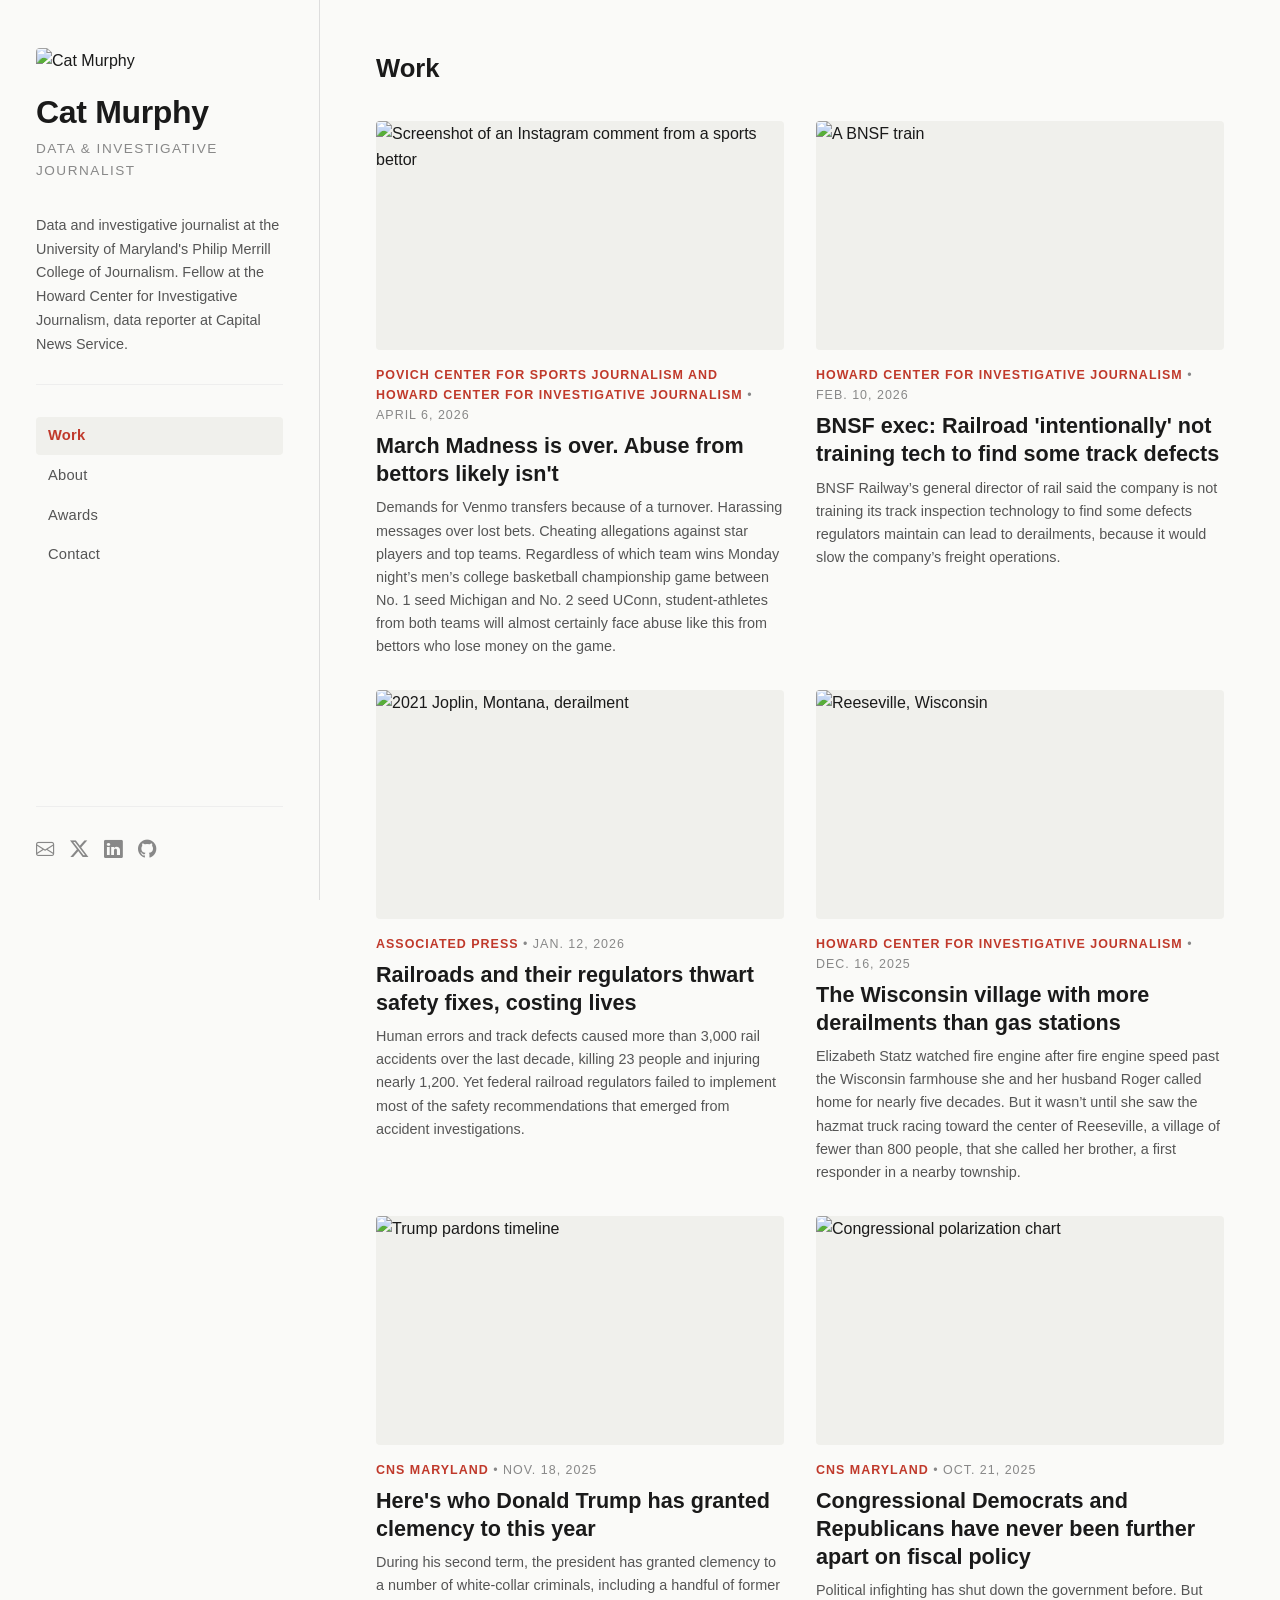
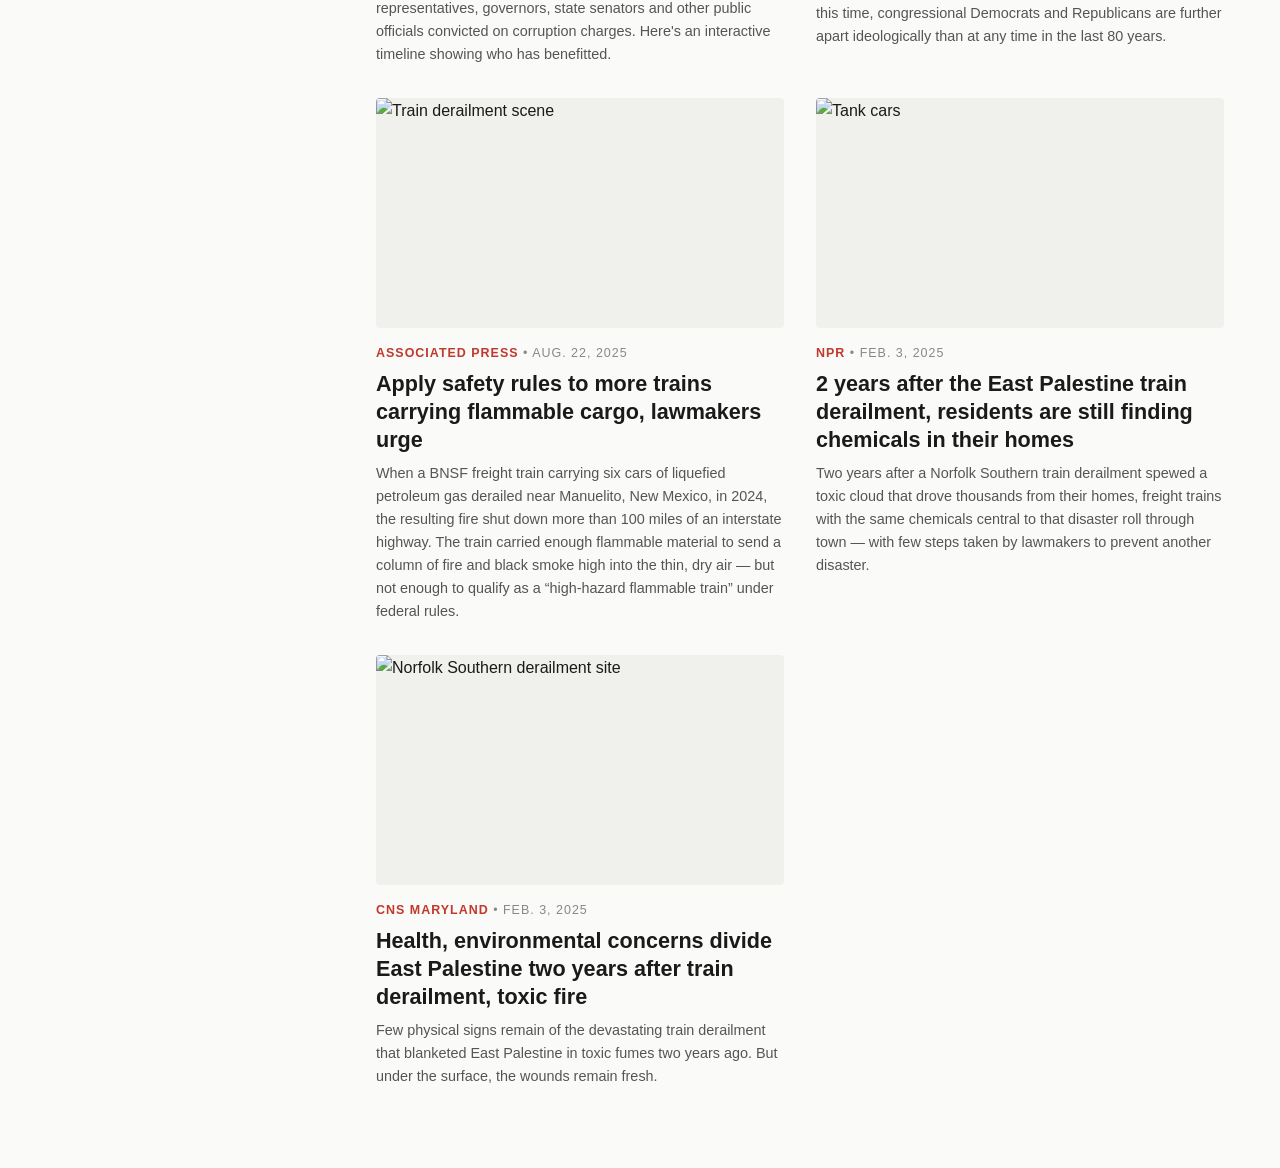
==== index.html @ ccd4b69e "fix" ====
<!doctype html>
<html lang="en">

<head>
    <meta charset="utf-8">
    <meta name="viewport" content="width=device-width, initial-scale=1">

    <title>Cat Murphy</title>
    <meta name="description" content="Cat Murphy — Data Journalist & Investigative Reporter">
    <meta name="author" content="Cat Murphy">

    <!-- Google Fonts -->
    <link rel="preconnect" href="https://fonts.googleapis.com">
    <link rel="preconnect" href="https://fonts.gstatic.com" crossorigin>
    <link href="https://fonts.googleapis.com/css2?family=Source+Serif+4:ital,opsz,wght@0,8..60,400;0,8..60,600;0,8..60,700;1,8..60,400;1,8..60,600&family=Fira+Sans+Condensed:wght@400;500;600;700&family=Fira+Sans:wght@400;500&display=swap" rel="stylesheet">

    <!-- Bootstrap Icons -->
    <link rel="stylesheet" href="https://cdn.jsdelivr.net/npm/bootstrap-icons@1.11.1/font/bootstrap-icons.css">

    <!-- Stylesheet -->
    <link rel="stylesheet" href="stylesheet.css">
</head>

<body>

    <!-- Mobile header -->
    <div class="mobile-header">
        <div class="mobile-name">Cat Murphy</div>
        <button class="mobile-menu-btn" onclick="toggleSidebar()" aria-label="Menu">
            <i class="bi bi-list"></i>
        </button>
    </div>
    <div class="mobile-overlay" onclick="toggleSidebar()"></div>

    <div class="site-wrapper">

        <!-- =================== SIDEBAR =================== -->
        <aside class="sidebar">
            <div class="sidebar-header">
                <img src="https://catelizabethmurphy.github.io/resume/images/profile.jpeg" class="sidebar-photo" alt="Cat Murphy">
                <div class="sidebar-name">Cat Murphy</div>
                <div class="sidebar-title">Data &amp; Investigative Journalist</div>
            </div>

            <p class="sidebar-bio">
                Data and investigative journalist at the University of Maryland's Philip Merrill College of Journalism. Fellow at the Howard Center for Investigative Journalism, data reporter at Capital News Service.
            </p>

            <ul class="sidebar-nav">
                <li><a href="#clips" class="active" onclick="showPage('clips', this)">Work</a></li>
                <li><a href="#about" onclick="showPage('about', this)">About</a></li>
                <li><a href="#awards" onclick="showPage('awards', this)">Awards</a></li>
                <li><a href="#contact" onclick="showPage('contact', this)">Contact</a></li>
            </ul>

            <div class="sidebar-social">
                <a href="mailto:catelizabethmurphy@gmail.com" aria-label="Email"><i class="bi bi-envelope"></i></a>
                <a href="https://x.com/IAMCATMURPHY" target="_blank" aria-label="X"><i class="bi bi-twitter-x"></i></a>
                <a href="https://www.linkedin.com/in/catelizabethmurphy/" target="_blank" aria-label="LinkedIn"><i class="bi bi-linkedin"></i></a>
                <a href="https://github.com/catelizabethmurphy" target="_blank" aria-label="GitHub"><i class="bi bi-github"></i></a>
            </div>
        </aside>

        <!-- =================== MAIN =================== -->
        <main class="main-content">

            <!-- CLIPS / HOME -->
            <section id="clips" class="page-section active">
                <h1 class="page-heading">Work</h1>
                <div id="clips-container"></div>
            </section>

            <!-- ABOUT -->
            <section id="about" class="page-section">
                <h1 class="page-heading">About</h1>

                <div class="about-content">

                    <p>Cat is a second-year master's student and investigative journalism fellow at the Philip Merrill College of Journalism at the University of Maryland. She is a driven and confident reporter dedicated to using journalism to hold those in power accountable — with coding experience and a gift for obtaining and analyzing data and public records.</p>

                    <div class="about-section-label">Experience</div>

                    <div class="experience-item">
                        <div class="exp-role">Data Viz and Graphics Intern</div>
                        <div class="exp-org">SciLine</div>
                        <div class="exp-date">June 2026 – August 2026</div>
                        <div class="exp-desc">Pitch and develop data-driven stories and visualizations for TV-focused Experts on Camera service.</div>
                    </div>

                    <div class="experience-item">
                        <div class="exp-role">Data Reporter</div>
                        <div class="exp-org">Capital News Service</div>
                        <div class="exp-date">September 2025 – present</div>
                        <div class="exp-desc">Produce data-driven reporting and graphics for student-led coverage of state and national issues. Lead data analyst for the Shirley Povich Center for Sports Journalism's enterprise reporting project.</div>
                    </div>

                    <div class="experience-item">
                        <div class="exp-role">Fellow</div>
                        <div class="exp-org">Howard Center for Investigative Journalism</div>
                        <div class="exp-date">August 2024 – present</div>
                        <div class="exp-desc">Report on long-term investigative projects using public records and data analysis. Lead writer and data reporter on nationally published investigative article on rail safety.</div>
                    </div>

                    <div class="experience-item">
                        <div class="exp-role">Digital Intern</div>
                        <div class="exp-org">NBC Connecticut</div>
                        <div class="exp-date">June 2024 – August 2024</div>
                        <div class="exp-desc">Published 80+ breaking news articles generating 700,000+ views and 400,000+ unique readers. Edited homepage, managed social accounts and posted web content and newscast packages.</div>
                    </div>

                    <div class="experience-item">
                        <div class="exp-role">News Editor</div>
                        <div class="exp-org">The Quinnipiac Chronicle</div>
                        <div class="exp-date">April 2023 – April 2024</div>
                        <div class="exp-desc">130+ bylines on topics ranging from university finances to local elections to Division I sports. Designed and edited Page 1 of publication named NENPA 2024 College Newspaper of the Year. Over a dozen individual reporting awards in state, regional and national contests.</div>
                    </div>

                    <div class="experience-item">
                        <div class="exp-role">Associate News Editor</div>
                        <div class="exp-org">The Quinnipiac Chronicle</div>
                        <div class="exp-date">October 2022 – April 2023</div>
                        <div class="exp-desc">Assisted section head in determining, assigning and writing coverage.</div>
                    </div>

                    <div class="experience-item">
                        <div class="exp-role">Reporter</div>
                        <div class="exp-org">Ability Media Group</div>
                        <div class="exp-date">February 2022 – October 2022</div>
                        <div class="exp-desc">Wrote 40+ articles covering local and national news within the disability community.</div>
                    </div>

                    <div class="about-section-label">Education</div>

                    <div class="education-item">
                        <div class="edu-degree">Master of Journalism</div>
                        <div class="edu-school">Philip Merrill College of Journalism, University of Maryland</div>
                        <div class="edu-date">August 2024 – December 2026</div>
                    </div>

                    <div class="education-item">
                        <div class="edu-degree">Bachelor of Arts, Journalism</div>
                        <div class="edu-school">Quinnipiac University</div>
                        <div class="edu-date">August 2021 – May 2024</div>
                    </div>

                    <div class="about-section-label">Skills</div>

                    <div class="skills-grid">
                        <span class="skill-tag">Python</span>
                        <span class="skill-tag">R</span>
                        <span class="skill-tag">HTML/CSS/JS</span>
                        <span class="skill-tag">Adobe Illustrator</span>
                        <span class="skill-tag">Flourish</span>
                        <span class="skill-tag">QGIS</span>
                        <span class="skill-tag">Data Journalism</span>
                        <span class="skill-tag">Public Records Requests</span>
                        <span class="skill-tag">Investigative Reporting</span>
                        <span class="skill-tag">AP Style</span>
                    </div>
                </div>
            </section>

            <!-- AWARDS -->
            <section id="awards" class="page-section">
                <h1 class="page-heading">Awards &amp; Recognition</h1>

                <div class="award-entry">
                    <div class="award-name">Mark of Excellence Award for Best Use of Multimedia</div>
                    <div class="award-org">Society of Professional Journalists</div>
                    <div class="award-date">2026</div>
                </div>

                <div class="award-entry">
                    <div class="award-name">Top College Journalist</div>
                    <div class="award-org">New England Newspaper &amp; Press Association</div>
                    <div class="award-date">2025</div>
                </div>

                <div class="award-entry">
                    <div class="award-name">First Place, News Story</div>
                    <div class="award-org">New England Newspaper &amp; Press Association</div>
                    <div class="award-date">2025</div>
                    <div class="award-desc">For <a href="https://quchronicle.com/85766/featured/quinnipiac-hedge-funds-cayman-islands/" target="_blank">"Quinnipiac's $48M hedge fund portfolio"</a></div>
                </div>

                <div class="award-entry">
                    <div class="award-name">Outstanding Achievement in Journalism Award</div>
                    <div class="award-org">Quinnipiac University School of Communications</div>
                    <div class="award-date">2024</div>
                </div>

                <div class="award-entry">
                    <div class="award-name">First Place, General Reporting</div>
                    <div class="award-org">Connecticut Society of Professional Journalists</div>
                    <div class="award-date">2024</div>
                    <div class="award-desc">For <a href="https://quchronicle.com/85766/featured/quinnipiac-hedge-funds-cayman-islands/" target="_blank">"Quinnipiac's $48M hedge fund portfolio"</a></div>
                </div>

                <div class="award-entry">
                    <div class="award-name">First Place, In-depth Reporting</div>
                    <div class="award-org">New England Newspaper &amp; Press Association</div>
                    <div class="award-date">2024</div>
                </div>

                <div class="award-entry">
                    <div class="award-name">Second Place, Investigative Reporting on Intercollegiate Athletics</div>
                    <div class="award-org">Drake Group</div>
                    <div class="award-date">2024</div>
                    <div class="award-desc">For <a href="https://quchronicle.com/85524/news/accusations-behind-quinnipiac-womens-lacrosse-coach-sudden-exit/" target="_blank">"What happened to TK?"</a></div>
                </div>

                <div class="award-entry">
                    <div class="award-name">First Place, Sports News Story</div>
                    <div class="award-org">Connecticut Society of Professional Journalists</div>
                    <div class="award-date">2024</div>
                    <div class="award-desc">For <a href="https://quchronicle.com/85524/news/accusations-behind-quinnipiac-womens-lacrosse-coach-sudden-exit/" target="_blank">"What happened to TK?"</a></div>
                </div>

            </section>

            <!-- CONTACT -->
            <section id="contact" class="page-section">
                <h1 class="page-heading">Contact</h1>

                <div class="contact-links">
                    <div class="contact-link-item">
                        <i class="bi bi-envelope"></i>
                        <a href="mailto:catelizabethmurphy@gmail.com">catelizabethmurphy@gmail.com</a>
                    </div>
                    <div class="contact-link-item">
                        <i class="bi bi-twitter-x"></i>
                        <a href="https://x.com/IAMCATMURPHY" target="_blank">@IAMCATMURPHY</a>
                    </div>
                    <div class="contact-link-item">
                        <i class="bi bi-linkedin"></i>
                        <a href="https://www.linkedin.com/in/catelizabethmurphy/" target="_blank">catelizabethmurphy</a>
                    </div>
                    <div class="contact-link-item">
                        <i class="bi bi-github"></i>
                        <a href="https://github.com/catelizabethmurphy" target="_blank">catelizabethmurphy</a>
                    </div>
                </div>
            </section>

        </main>
    </div>

    <script src="script.js"></script>

</body>
</html>
---- stylesheet.css ----
:root {
    --color-bg: #fafaf8;
    --color-sidebar-bg: #fafaf8;
    --color-text: #1a1a1a;
    --color-text-secondary: #555;
    --color-text-tertiary: #888;
    --color-accent: #c0392b;
    --color-border: #ddd;
    --color-border-light: #eee;
    --color-card-bg: #fff;
    --color-tag-bg: #f0f0ec;
    --font-display: 'PT Sans', sans-serif;
    --font-sans: 'PT Sans', sans-serif;
    --font-body: 'PT Sans', sans-serif;
    --sidebar-width: 320px;
}

*, *::before, *::after {
    box-sizing: border-box;
    margin: 0;
    padding: 0;
}

html {
    font-size: 16px;
    scroll-behavior: smooth;
}

body {
    font-family: var(--font-body);
    color: var(--color-text);
    background: var(--color-bg);
    line-height: 1.6;
    -webkit-font-smoothing: antialiased;
}

a {
    color: var(--color-text);
    text-decoration: none;
    transition: color 0.2s ease;
}

a:hover {
    color: var(--color-accent);
}

/* ===================== LAYOUT ===================== */
.site-wrapper {
    display: flex;
    min-height: 100vh;
}

/* ===================== SIDEBAR ===================== */
.sidebar {
    position: fixed;
    top: 0;
    left: 0;
    width: var(--sidebar-width);
    height: 100vh;
    background: var(--color-sidebar-bg);
    border-right: 1px solid var(--color-border);
    display: flex;
    flex-direction: column;
    padding: 48px 36px 36px;
    overflow: hidden;
    z-index: 100;
}

.sidebar-header {
    margin-bottom: 32px;
}

.sidebar-photo {
    width: 100%;
    aspect-ratio: 1;
    object-fit: cover;
    border-radius: 4px;
    margin-bottom: 20px;
}

.sidebar-name {
    font-family: var(--font-display);
    font-size: 2rem;
    font-weight: 700;
    line-height: 1.15;
    letter-spacing: -0.01em;
    color: var(--color-text);
    margin-bottom: 8px;
}

.sidebar-title {
    font-family: var(--font-sans);
    font-size: 0.85rem;
    font-weight: 500;
    text-transform: uppercase;
    letter-spacing: 1.5px;
    color: var(--color-text-tertiary);
}

.sidebar-bio {
    font-family: var(--font-body);
    font-size: 0.9rem;
    line-height: 1.65;
    color: var(--color-text-secondary);
    margin-bottom: 32px;
    padding-bottom: 28px;
    border-bottom: 1px solid var(--color-border-light);
}

.sidebar-nav {
    list-style: none;
    flex: 1;
}

.sidebar-nav li {
    margin-bottom: 2px;
}

.sidebar-nav a {
    display: block;
    font-family: var(--font-sans);
    font-size: 0.92rem;
    font-weight: 500;
    color: var(--color-text-secondary);
    padding: 7px 12px;
    border-radius: 4px;
    transition: all 0.15s ease;
    letter-spacing: 0.2px;
}

.sidebar-nav a:hover,
.sidebar-nav a.active {
    color: var(--color-text);
    background: var(--color-tag-bg);
}

.sidebar-nav a.active {
    font-weight: 600;
    color: var(--color-accent);
}

.sidebar-social {
    display: flex;
    gap: 16px;
    padding-top: 28px;
    border-top: 1px solid var(--color-border-light);
    margin-top: 28px;
}

.sidebar-social a {
    font-size: 1.15rem;
    color: var(--color-text-tertiary);
    transition: color 0.2s ease;
}

.sidebar-social a:hover {
    color: var(--color-accent);
}

/* ===================== MAIN CONTENT ===================== */
.main-content {
    margin-left: var(--sidebar-width);
    flex: 1;
    min-height: 100vh;
}

.page-section {
    display: none;
    padding: 48px 56px 80px;
    max-width: 1200px;
    animation: fadeIn 0.3s ease;
}

.page-section.active {
    display: block;
}

@keyframes fadeIn {
    from { opacity: 0; transform: translateY(8px); }
    to { opacity: 1; transform: translateY(0); }
}

/* ===================== CLIPS PAGE (HOME) ===================== */
.page-heading {
    font-family: var(--font-display);
    font-size: 1.6rem;
    font-weight: 700;
    margin-bottom: 32px;
    color: var(--color-text);
}

#clips-container {
    display: grid;
    grid-template-columns: 1fr 1fr;
    gap: 32px;
}

.clip-card {
    display: flex;
    flex-direction: column;
    text-decoration: none;
    color: var(--color-text);
    transition: none;
}

.clip-card:hover {
    color: var(--color-text);
}

.clip-card:hover .clip-headline {
    color: var(--color-accent);
}

.clip-card:hover .clip-card-thumb img {
    transform: scale(1.02);
}

.clip-card-thumb {
    width: 100%;
    aspect-ratio: 16 / 9;
    border-radius: 4px;
    overflow: hidden;
    background: var(--color-tag-bg);
    margin-bottom: 16px;
}

.clip-card-thumb img {
    width: 100%;
    height: 100%;
    object-fit: cover;
    display: block;
    transition: transform 0.3s ease;
}

.clip-card-body {
    display: flex;
    flex-direction: column;
    gap: 6px;
}

.clip-meta {
    font-family: var(--font-sans);
    font-size: 0.78rem;
    font-weight: 600;
    text-transform: uppercase;
    letter-spacing: 1px;
    color: var(--color-accent);
}

.clip-meta .clip-date {
    color: var(--color-text-tertiary);
    font-weight: 400;
}

.clip-headline {
    font-family: var(--font-display);
    font-size: 1.35rem;
    font-weight: 700;
    line-height: 1.3;
    transition: color 0.15s ease;
}

.clip-deck {
    font-family: var(--font-body);
    font-size: 0.9rem;
    line-height: 1.6;
    color: var(--color-text-secondary);
    margin-top: 2px;
}

/* ===================== ABOUT PAGE ===================== */
.about-content {
    max-width: 640px;
}

.about-photo {
    width: 100%;
    max-width: 480px;
    border-radius: 4px;
    margin-bottom: 32px;
}

.about-content p {
    font-family: var(--font-body);
    font-size: 0.95rem;
    line-height: 1.75;
    color: var(--color-text-secondary);
    margin-bottom: 16px;
}

.about-section-label {
    font-family: var(--font-sans);
    font-size: 0.78rem;
    font-weight: 700;
    text-transform: uppercase;
    letter-spacing: 1.5px;
    color: var(--color-text-tertiary);
    margin-top: 40px;
    margin-bottom: 16px;
    padding-bottom: 8px;
    border-bottom: 2px solid var(--color-border-light);
}

.experience-item {
    margin-bottom: 24px;
}

.experience-item .exp-role {
    font-family: var(--font-sans);
    font-size: 1rem;
    font-weight: 600;
    color: var(--color-text);
}

.experience-item .exp-org {
    font-family: var(--font-body);
    font-size: 0.9rem;
    color: var(--color-text-secondary);
}

.experience-item .exp-date {
    font-family: var(--font-body);
    font-size: 0.82rem;
    color: var(--color-text-tertiary);
    font-style: italic;
}

.experience-item .exp-desc {
    font-family: var(--font-body);
    font-size: 0.88rem;
    line-height: 1.65;
    color: var(--color-text-secondary);
    margin-top: 4px;
}

.skills-grid {
    display: flex;
    flex-wrap: wrap;
    gap: 8px;
    margin-top: 4px;
}

.skill-tag {
    font-family: var(--font-sans);
    font-size: 0.8rem;
    font-weight: 500;
    background: var(--color-tag-bg);
    color: var(--color-text-secondary);
    padding: 5px 14px;
    border-radius: 3px;
}

.education-item {
    margin-bottom: 16px;
}

.education-item .edu-degree {
    font-family: var(--font-sans);
    font-size: 1rem;
    font-weight: 600;
    color: var(--color-text);
}

.education-item .edu-school {
    font-family: var(--font-body);
    font-size: 0.9rem;
    color: var(--color-text-secondary);
}

.education-item .edu-date {
    font-family: var(--font-body);
    font-size: 0.82rem;
    color: var(--color-text-tertiary);
    font-style: italic;
}

/* ===================== AWARDS PAGE ===================== */
.award-entry {
    padding: 20px 0;
    border-bottom: 1px solid var(--color-border-light);
}

.award-entry:last-child {
    border-bottom: none;
}

.award-name {
    font-family: var(--font-sans);
    font-size: 1rem;
    font-weight: 600;
    color: var(--color-text);
    margin-bottom: 2px;
}

.award-org {
    font-family: var(--font-body);
    font-size: 0.88rem;
    color: var(--color-text-secondary);
}

.award-date {
    font-family: var(--font-body);
    font-size: 0.82rem;
    color: var(--color-text-tertiary);
    font-style: italic;
}

.award-desc {
    font-family: var(--font-body);
    font-size: 0.88rem;
    color: var(--color-text-secondary);
    margin-top: 6px;
    line-height: 1.6;
}

.award-quote {
    font-family: var(--font-display);
    font-size: 0.95rem;
    font-style: italic;
    color: var(--color-text-secondary);
    line-height: 1.65;
    border-left: 3px solid var(--color-accent);
    padding-left: 20px;
    margin: 16px 0 8px;
}

.award-quote-attr {
    font-family: var(--font-sans);
    font-size: 0.78rem;
    color: var(--color-text-tertiary);
    margin-top: 6px;
    padding-left: 23px;
}

/* ===================== FEATURED STORIES PAGE ===================== */
.featured-entry {
    padding: 32px 0;
    border-bottom: 1px solid var(--color-border-light);
}

.featured-entry:last-child {
    border-bottom: none;
}

.featured-story-headline {
    font-family: var(--font-display);
    font-size: 1.35rem;
    font-weight: 700;
    line-height: 1.3;
    margin-bottom: 8px;
}

.featured-story-headline a:hover {
    color: var(--color-accent);
}

.featured-story-deck {
    font-family: var(--font-body);
    font-size: 0.92rem;
    line-height: 1.65;
    color: var(--color-text-secondary);
    margin-bottom: 16px;
}

.featured-award-list {
    display: flex;
    flex-direction: column;
    gap: 8px;
    margin-top: 12px;
}

.featured-award-tag {
    display: inline-flex;
    align-items: baseline;
    gap: 8px;
    font-family: var(--font-sans);
    font-size: 0.8rem;
    color: var(--color-text-secondary);
}

.featured-award-tag .award-icon {
    color: var(--color-accent);
    font-weight: 600;
}

/* ===================== CONTACT PAGE ===================== */
.contact-links {
    display: flex;
    flex-direction: column;
    gap: 16px;
    margin-top: 8px;
}

.contact-link-item {
    display: flex;
    align-items: center;
    gap: 12px;
    font-family: var(--font-body);
    font-size: 0.95rem;
    color: var(--color-text-secondary);
}

.contact-link-item i {
    font-size: 1.1rem;
    color: var(--color-text-tertiary);
    width: 24px;
    text-align: center;
}

.contact-link-item a:hover {
    color: var(--color-accent);
}

/* ===================== MOBILE ===================== */
.mobile-header {
    display: none;
}

@media (max-width: 900px) {
    .sidebar {
        position: fixed;
        top: 0;
        left: -100%;
        width: 280px;
        height: 100vh;
        transition: left 0.3s ease;
        z-index: 1000;
        background: var(--color-bg);
        box-shadow: 2px 0 20px rgba(0,0,0,0.1);
    }

    .sidebar.open {
        left: 0;
    }

    .mobile-header {
        display: flex;
        align-items: center;
        justify-content: space-between;
        padding: 16px 20px;
        border-bottom: 1px solid var(--color-border);
        position: sticky;
        top: 0;
        background: var(--color-bg);
        z-index: 500;
    }

    .mobile-name {
        font-family: var(--font-display);
        font-size: 1.2rem;
        font-weight: 700;
    }

    .mobile-menu-btn {
        background: none;
        border: none;
        font-size: 1.4rem;
        cursor: pointer;
        color: var(--color-text);
        padding: 4px;
    }

    .mobile-overlay {
        display: none;
        position: fixed;
        inset: 0;
        background: rgba(0,0,0,0.3);
        z-index: 999;
    }

    .mobile-overlay.visible {
        display: block;
    }

    .main-content {
        margin-left: 0;
    }

    .page-section {
        padding: 28px 20px 60px;
    }

    #clips-container {
        grid-template-columns: 1fr;
        gap: 24px;
    }

    .clip-headline {
        font-size: 1.15rem;
    }
}

@media (min-width: 901px) {
    .mobile-header, .mobile-overlay {
        display: none !important;
    }
}
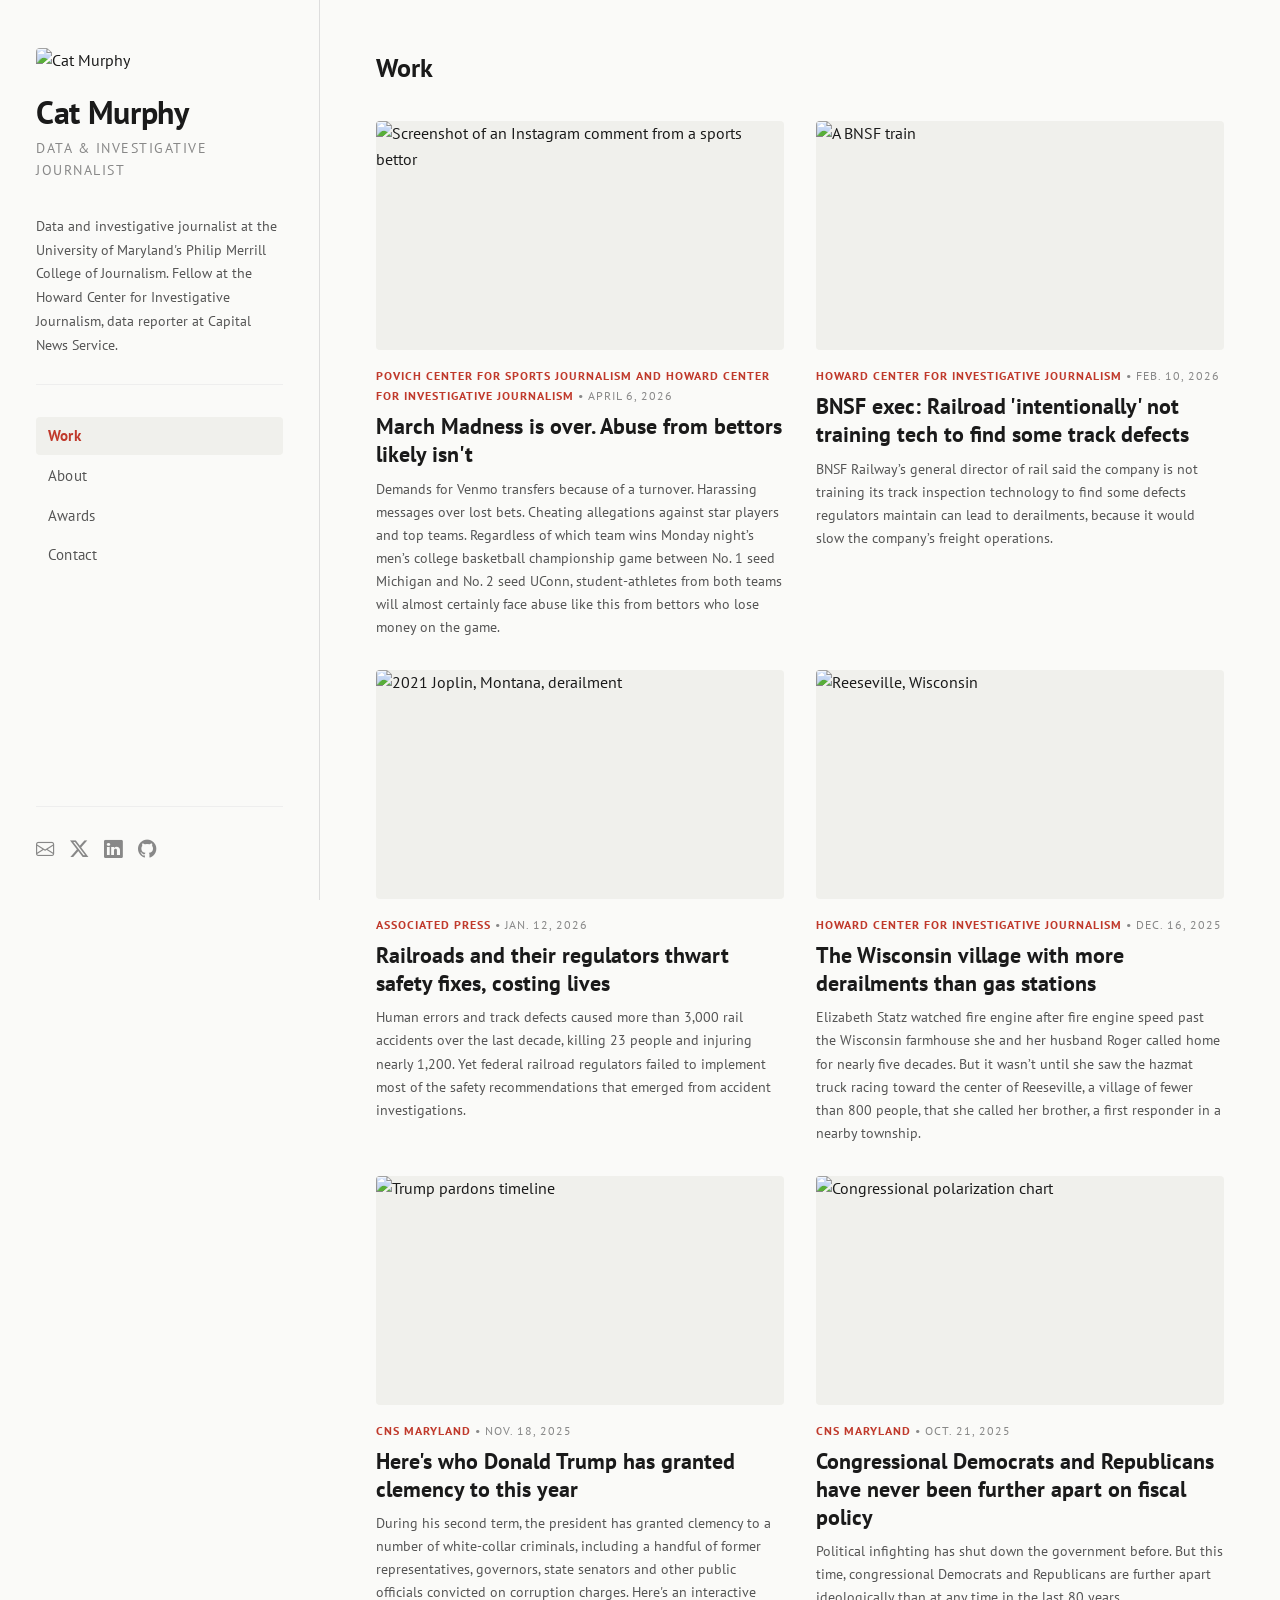
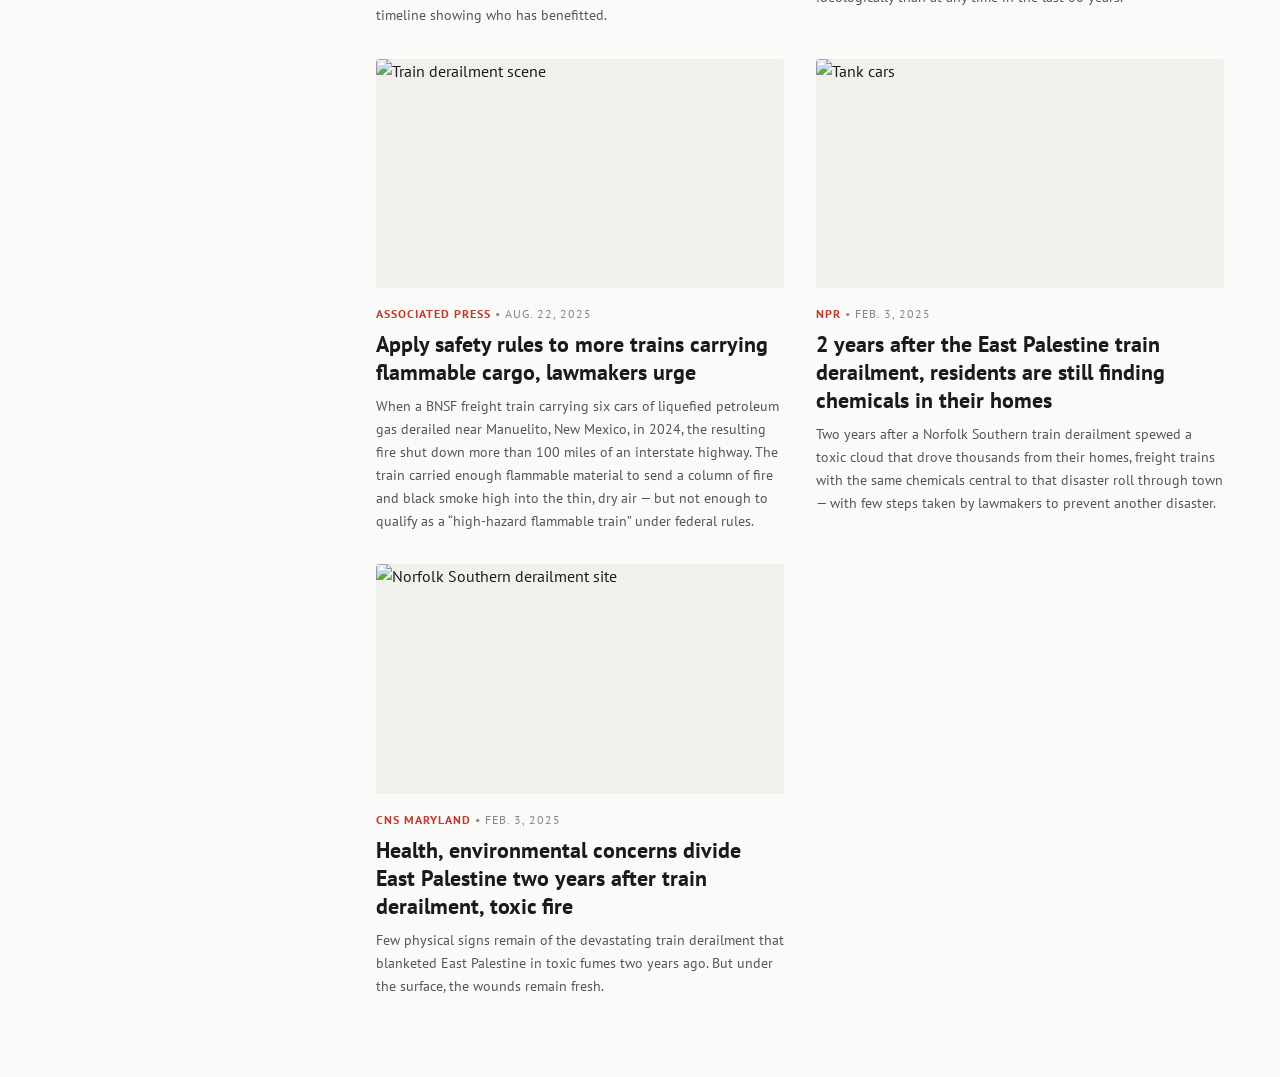
==== commit be861173: "update" ====
--- a/index.html
+++ b/index.html
@@ -12,8 +12,8 @@
     <!-- Google Fonts -->
     <link rel="preconnect" href="https://fonts.googleapis.com">
     <link rel="preconnect" href="https://fonts.gstatic.com" crossorigin>
-    <link href="https://fonts.googleapis.com/css2?family=Source+Serif+4:ital,opsz,wght@0,8..60,400;0,8..60,600;0,8..60,700;1,8..60,400;1,8..60,600&family=Fira+Sans+Condensed:wght@400;500;600;700&family=Fira+Sans:wght@400;500&display=swap" rel="stylesheet">
-
+    <link href="https://fonts.googleapis.com/css2?family=PT+Sans+Caption:wght@400;700&family=PT+Sans:ital,wght@0,400;0,700;1,400;1,700&display=swap" rel="stylesheet">
+    
     <!-- Bootstrap Icons -->
     <link rel="stylesheet" href="https://cdn.jsdelivr.net/npm/bootstrap-icons@1.11.1/font/bootstrap-icons.css">
 
--- a/stylesheet.css
+++ b/stylesheet.css
@@ -62,7 +62,7 @@
     display: flex;
     flex-direction: column;
     padding: 48px 36px 36px;
-    overflow: hidden;
+    overflow-y: auto;
     z-index: 100;
 }
 
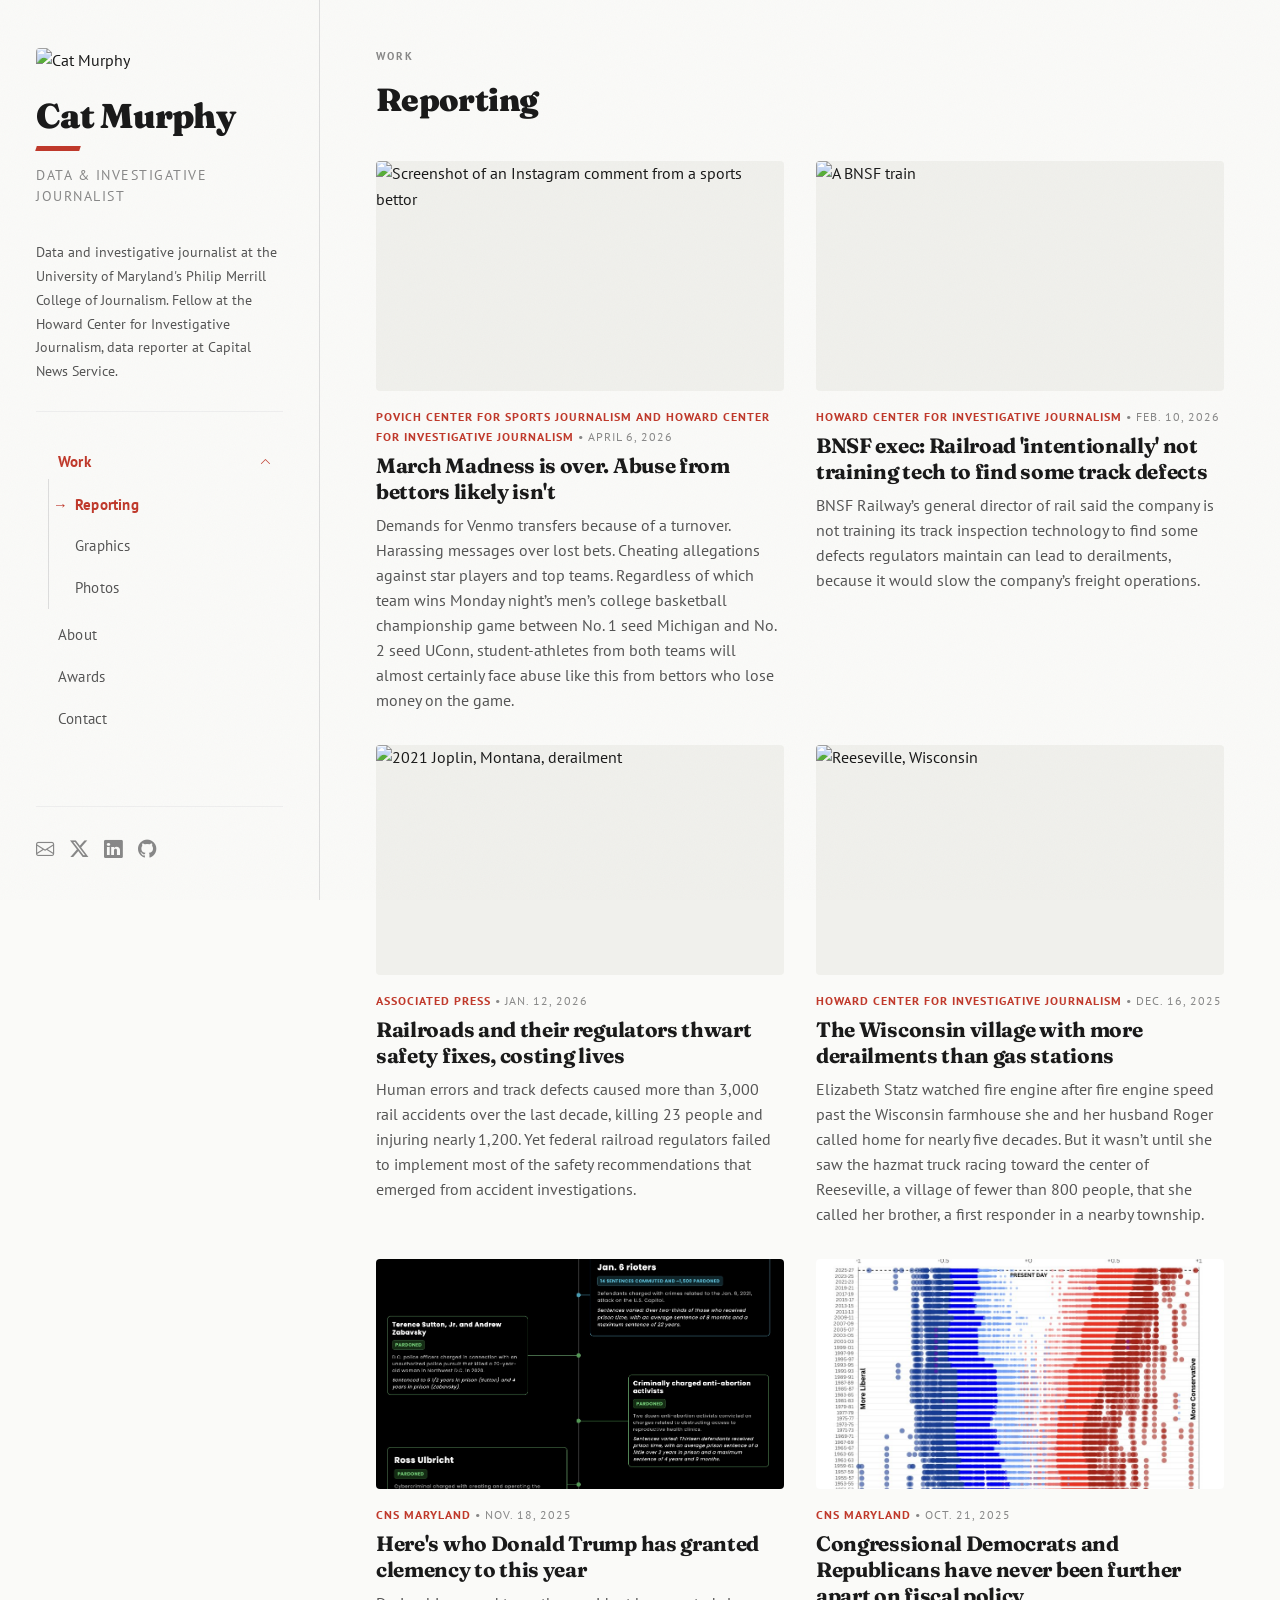
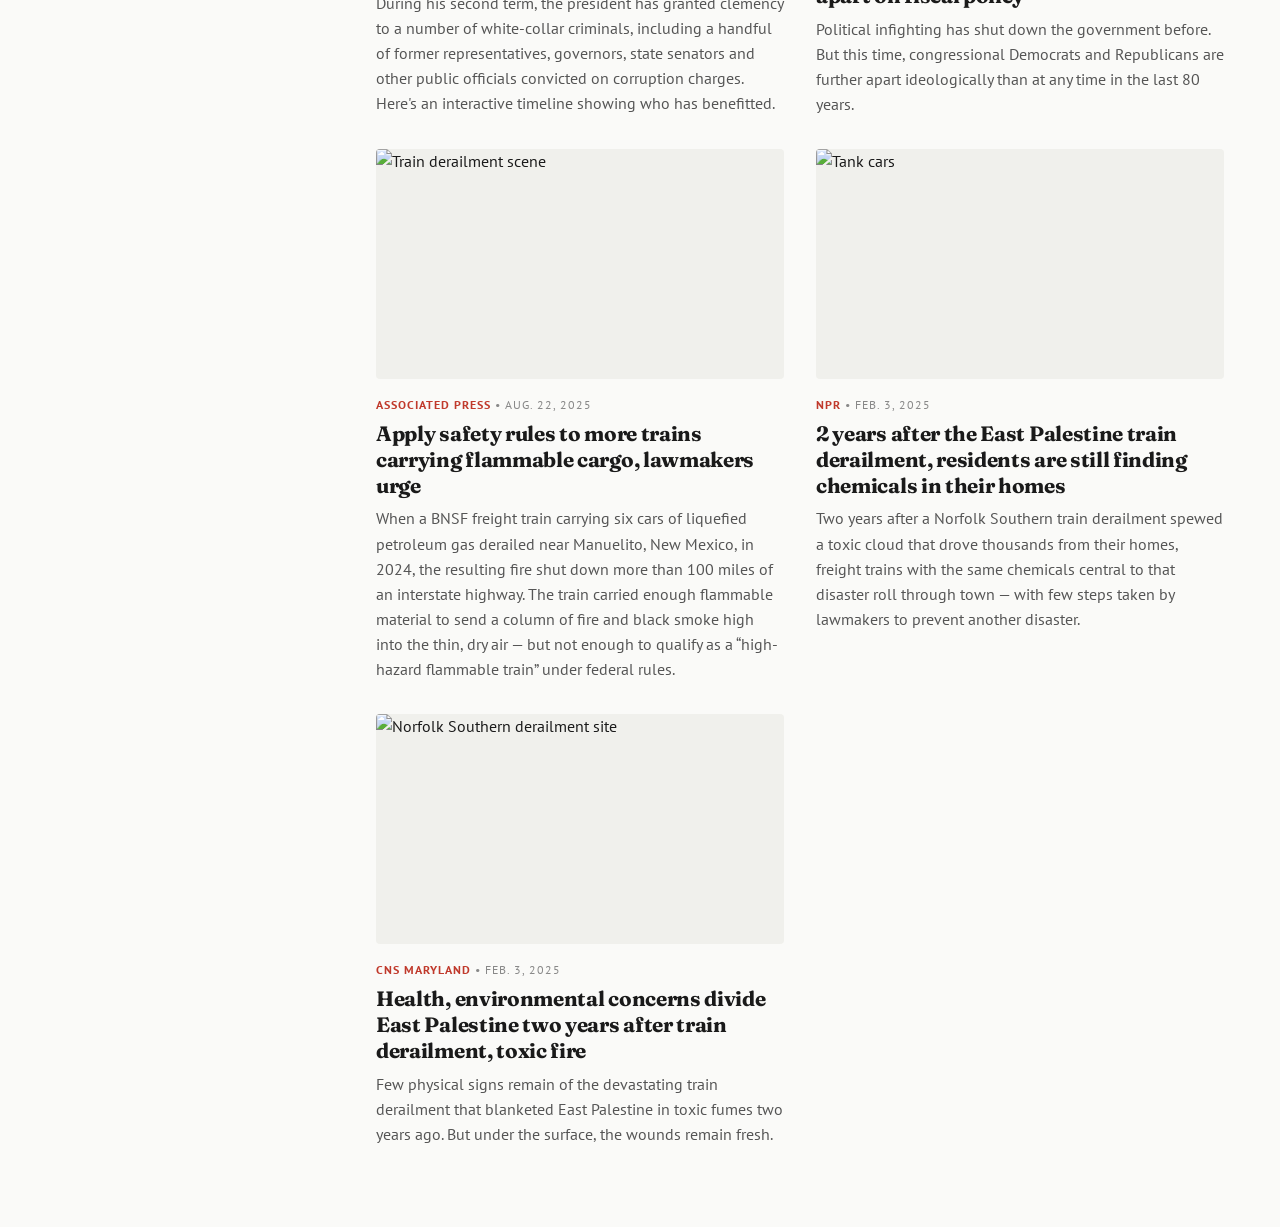
==== commit f3ab3e62: "update" ====
--- a/index.html
+++ b/index.html
@@ -12,7 +12,7 @@
     <!-- Google Fonts -->
     <link rel="preconnect" href="https://fonts.googleapis.com">
     <link rel="preconnect" href="https://fonts.gstatic.com" crossorigin>
-    <link href="https://fonts.googleapis.com/css2?family=PT+Sans+Caption:wght@400;700&family=PT+Sans:ital,wght@0,400;0,700;1,400;1,700&display=swap" rel="stylesheet">
+    <link href="https://fonts.googleapis.com/css2?family=Fraunces:ital,opsz,wght@0,9..144,400;0,9..144,600;0,9..144,700;0,9..144,900;1,9..144,400&family=PT+Sans+Caption:wght@400;700&family=PT+Sans:ital,wght@0,400;0,700;1,400;1,700&display=swap" rel="stylesheet">
     
     <!-- Bootstrap Icons -->
     <link rel="stylesheet" href="https://cdn.jsdelivr.net/npm/bootstrap-icons@1.11.1/font/bootstrap-icons.css">
@@ -37,7 +37,7 @@
         <!-- =================== SIDEBAR =================== -->
         <aside class="sidebar">
             <div class="sidebar-header">
-                <img src="https://catelizabethmurphy.github.io/resume/images/profile.jpeg" class="sidebar-photo" alt="Cat Murphy">
+                <img src="images/profile.jpeg" class="sidebar-photo" alt="Cat Murphy">
                 <div class="sidebar-name">Cat Murphy</div>
                 <div class="sidebar-title">Data &amp; Investigative Journalist</div>
             </div>
@@ -46,12 +46,25 @@
                 Data and investigative journalist at the University of Maryland's Philip Merrill College of Journalism. Fellow at the Howard Center for Investigative Journalism, data reporter at Capital News Service.
             </p>
 
-            <ul class="sidebar-nav">
-                <li><a href="#clips" class="active" onclick="showPage('clips', this)">Work</a></li>
-                <li><a href="#about" onclick="showPage('about', this)">About</a></li>
-                <li><a href="#awards" onclick="showPage('awards', this)">Awards</a></li>
-                <li><a href="#contact" onclick="showPage('contact', this)">Contact</a></li>
-            </ul>
+            <nav class="sidebar-nav">
+                <div class="nav-group open current" id="nav-work">
+                    <button class="nav-group-label" type="button" onclick="toggleWork()"
+                            aria-expanded="true" aria-controls="nav-work-sub">
+                        <span>Work</span>
+                        <i class="bi bi-chevron-down"></i>
+                    </button>
+                    <ul class="nav-sub" id="nav-work-sub">
+                        <li><a href="#reporting" class="active" onclick="showPage('reporting', this)">Reporting</a></li>
+                        <li><a href="#graphics" onclick="showPage('graphics', this)">Graphics</a></li>
+                        <li><a href="#photos" onclick="showPage('photos', this)">Photos</a></li>
+                    </ul>
+                </div>
+                <ul class="nav-top">
+                    <li><a href="#about" onclick="showPage('about', this)">About</a></li>
+                    <li><a href="#awards" onclick="showPage('awards', this)">Awards</a></li>
+                    <li><a href="#contact" onclick="showPage('contact', this)">Contact</a></li>
+                </ul>
+            </nav>
 
             <div class="sidebar-social">
                 <a href="mailto:catelizabethmurphy@gmail.com" aria-label="Email"><i class="bi bi-envelope"></i></a>
@@ -64,16 +77,32 @@
         <!-- =================== MAIN =================== -->
         <main class="main-content">
 
-            <!-- CLIPS / HOME -->
-            <section id="clips" class="page-section active">
-                <h1 class="page-heading">Work</h1>
+            <!-- WORK — REPORTING -->
+            <section id="reporting" class="page-section active">
+                <div class="section-kicker">Work</div>
+                <h1 class="page-heading">Reporting</h1>
                 <div id="clips-container"></div>
+                <div id="clips-detail" class="graphics-detail" hidden></div>
+            </section>
+
+            <!-- WORK — GRAPHICS -->
+            <section id="graphics" class="page-section">
+                <div class="section-kicker">Work</div>
+                <h1 class="page-heading">Graphics</h1>
+                <div id="graphics-container"></div>
+                <div id="graphics-detail" class="graphics-detail" hidden></div>
+            </section>
+
+            <!-- WORK — PHOTOS -->
+            <section id="photos" class="page-section">
+                <div class="section-kicker">Work</div>
+                <h1 class="page-heading">Photos</h1>
+                <div id="photos-container"></div>
             </section>
 
             <!-- ABOUT -->
             <section id="about" class="page-section">
                 <h1 class="page-heading">About</h1>
-
                 <div class="about-content">
 
                     <p>Cat is a second-year master's student and investigative journalism fellow at the Philip Merrill College of Journalism at the University of Maryland. She is a driven and confident reporter dedicated to using journalism to hold those in power accountable — with coding experience and a gift for obtaining and analyzing data and public records.</p>
@@ -145,19 +174,18 @@
 
                     <div class="about-section-label">Skills</div>
 
-                    <div class="skills-grid">
-                        <span class="skill-tag">Python</span>
-                        <span class="skill-tag">R</span>
-                        <span class="skill-tag">HTML/CSS/JS</span>
-                        <span class="skill-tag">Adobe Illustrator</span>
-                        <span class="skill-tag">Flourish</span>
-                        <span class="skill-tag">QGIS</span>
-                        <span class="skill-tag">Data Journalism</span>
-                        <span class="skill-tag">Public Records Requests</span>
-                        <span class="skill-tag">Investigative Reporting</span>
-                        <span class="skill-tag">AP Style</span>
-                    </div>
-                </div>
+                    <dl class="skills-list">
+                        <dt>Code</dt>
+                        <dd>Python, R, HTML/CSS/JavaScript</dd>
+
+                        <dt>Visual</dt>
+                        <dd>Adobe Illustrator, Flourish, QGIS</dd>
+
+                        <dt>Reporting</dt>
+                        <dd>Data journalism, public records requests, investigative reporting, AP style</dd>
+                    </dl>
+                </div>
+
             </section>
 
             <!-- AWARDS -->
@@ -240,11 +268,32 @@
                         <a href="https://github.com/catelizabethmurphy" target="_blank">catelizabethmurphy</a>
                     </div>
                 </div>
+
+                <div class="contact-photos">
+                    <div id="cat-container"></div>
+                </div>
             </section>
 
         </main>
     </div>
 
+    <!-- Photo lightbox -->
+    <div class="lightbox" id="lightbox" hidden>
+        <button class="lightbox-close" type="button" onclick="closeLightbox()" aria-label="Close">
+            <i class="bi bi-x-lg"></i>
+        </button>
+        <button class="lightbox-nav lightbox-prev" type="button" onclick="stepLightbox(-1)" aria-label="Previous">
+            <i class="bi bi-chevron-left"></i>
+        </button>
+        <figure class="lightbox-figure">
+            <img id="lightbox-img" src="" alt="">
+            <figcaption id="lightbox-cap"></figcaption>
+        </figure>
+        <button class="lightbox-nav lightbox-next" type="button" onclick="stepLightbox(1)" aria-label="Next">
+            <i class="bi bi-chevron-right"></i>
+        </button>
+    </div>
+
     <script src="script.js"></script>
 
 </body>
--- a/stylesheet.css
+++ b/stylesheet.css
@@ -9,10 +9,47 @@
     --color-border-light: #eee;
     --color-card-bg: #fff;
     --color-tag-bg: #f0f0ec;
-    --font-display: 'PT Sans', sans-serif;
+
+    /* Accent system */
+    --color-accent-soft: #f7e6e3;
+    --color-highlight: #f2c14e;
+    --color-ink: #16263a;
+
+    --font-display: 'Fraunces', Georgia, serif;
     --font-sans: 'PT Sans', sans-serif;
     --font-body: 'PT Sans', sans-serif;
     --sidebar-width: 320px;
+    --ease-out: cubic-bezier(0.22, 1, 0.36, 1);
+}
+
+::selection {
+    background: var(--color-highlight);
+    color: var(--color-text);
+}
+
+:focus-visible {
+    outline: 2px solid var(--color-accent);
+    outline-offset: 3px;
+    border-radius: 3px;
+}
+
+/* Faint paper grain — keeps the flat cream from feeling like a template */
+body::before {
+    content: '';
+    position: fixed;
+    inset: 0;
+    z-index: 9999;
+    pointer-events: none;
+    opacity: 0.035;
+    mix-blend-mode: multiply;
+    background-image: url("data:image/svg+xml,%3Csvg xmlns='http://www.w3.org/2000/svg' width='180' height='180'%3E%3Cfilter id='n'%3E%3CfeTurbulence type='fractalNoise' baseFrequency='0.85' numOctaves='3'/%3E%3C/filter%3E%3Crect width='180' height='180' filter='url(%23n)'/%3E%3C/svg%3E");
+}
+
+@media (prefers-reduced-motion: reduce) {
+    *, *::before, *::after {
+        animation-duration: 0.01ms !important;
+        transition-duration: 0.01ms !important;
+    }
 }
 
 *, *::before, *::after {
@@ -75,17 +112,33 @@
     aspect-ratio: 1;
     object-fit: cover;
     border-radius: 4px;
-    margin-bottom: 20px;
+    margin-bottom: 24px;
+    transition: box-shadow 0.35s var(--ease-out), transform 0.35s var(--ease-out);
+}
+
+.sidebar-header:hover .sidebar-photo {
+    transform: translate(2px, 2px);
 }
 
 .sidebar-name {
     font-family: var(--font-display);
-    font-size: 2rem;
-    font-weight: 700;
-    line-height: 1.15;
-    letter-spacing: -0.01em;
+    font-size: 2.15rem;
+    font-weight: 900;
+    line-height: 1.05;
+    letter-spacing: -0.02em;
     color: var(--color-text);
-    margin-bottom: 8px;
+    margin-bottom: 14px;
+}
+
+/* Hand-set rule under the name */
+.sidebar-name::after {
+    content: '';
+    display: block;
+    width: 44px;
+    height: 5px;
+    margin-top: 12px;
+    background: var(--color-accent);
+    transform: skewX(-18deg);
 }
 
 .sidebar-title {
@@ -108,35 +161,122 @@
 }
 
 .sidebar-nav {
+    flex: 1;
+}
+
+.sidebar-nav ul {
     list-style: none;
-    flex: 1;
 }
 
 .sidebar-nav li {
     margin-bottom: 2px;
 }
 
-.sidebar-nav a {
-    display: block;
+/* "Work" collapses its three sub-pages when you're reading something else */
+.nav-group {
+    margin-bottom: 2px;
+}
+
+.nav-group.open {
+    margin-bottom: 6px;
+}
+
+.nav-group-label {
+    display: flex;
+    align-items: center;
+    justify-content: space-between;
+    width: 100%;
+    background: none;
+    border: none;
+    text-align: left;
+    cursor: pointer;
     font-family: var(--font-sans);
     font-size: 0.92rem;
     font-weight: 500;
-    color: var(--color-text-secondary);
-    padding: 7px 12px;
-    border-radius: 4px;
-    transition: all 0.15s ease;
     letter-spacing: 0.2px;
-}
-
-.sidebar-nav a:hover,
+    color: var(--color-text-secondary);
+    /* left padding matches .sidebar-nav a so Work lines up with About */
+    padding: 8px 12px 8px 22px;
+    transition: color 0.2s ease;
+}
+
+.nav-group-label:hover {
+    color: var(--color-text);
+}
+
+.nav-group.current .nav-group-label {
+    color: var(--color-accent);
+    font-weight: 700;
+}
+
+.nav-group-label i {
+    font-size: 0.7rem;
+    color: var(--color-text-tertiary);
+    transition: transform 0.3s var(--ease-out);
+}
+
+.nav-group.open .nav-group-label i {
+    transform: rotate(180deg);
+    color: var(--color-accent);
+}
+
+.nav-sub {
+    border-left: 1px solid var(--color-border);
+    margin-left: 12px;
+    padding-left: 4px;
+    max-height: 0;
+    opacity: 0;
+    overflow: hidden;
+    transition: max-height 0.3s var(--ease-out), opacity 0.2s ease,
+                padding-top 0.3s var(--ease-out);
+}
+
+.nav-group.open .nav-sub {
+    max-height: 200px;
+    opacity: 1;
+    padding-top: 6px;
+}
+
+.sidebar-nav a {
+    position: relative;
+    display: block;
+    font-family: var(--font-sans);
+    font-size: 0.92rem;
+    font-weight: 500;
+    color: var(--color-text-secondary);
+    padding: 8px 12px 8px 22px;
+    transition: color 0.2s ease;
+    letter-spacing: 0.2px;
+}
+
+/* Arrow marks the current page; a faint one previews on hover */
+.sidebar-nav a::before {
+    content: '→';
+    position: absolute;
+    left: 0;
+    top: 8px;
+    opacity: 0;
+    transform: translateX(-5px);
+    transition: opacity 0.2s ease, transform 0.25s var(--ease-out);
+}
+
+.sidebar-nav a:hover {
+    color: var(--color-text);
+}
+
+.sidebar-nav a:hover::before {
+    opacity: 0.4;
+    transform: translateX(0);
+}
+
 .sidebar-nav a.active {
-    color: var(--color-text);
-    background: var(--color-tag-bg);
-}
-
-.sidebar-nav a.active {
-    font-weight: 600;
-    color: var(--color-accent);
+    font-weight: 700;
+    color: var(--color-accent);
+}
+
+.sidebar-nav a.active::before {
+    opacity: 1;
+    transform: translateX(0);
 }
 
 .sidebar-social {
@@ -150,11 +290,12 @@
 .sidebar-social a {
     font-size: 1.15rem;
     color: var(--color-text-tertiary);
-    transition: color 0.2s ease;
+    transition: color 0.2s ease, transform 0.25s var(--ease-out);
 }
 
 .sidebar-social a:hover {
     color: var(--color-accent);
+    transform: translateY(-3px);
 }
 
 /* ===================== MAIN CONTENT ===================== */
@@ -181,11 +322,23 @@
 }
 
 /* ===================== CLIPS PAGE (HOME) ===================== */
+/* "Work" eyebrow above the section title */
+.section-kicker {
+    font-family: var(--font-sans);
+    font-size: 0.7rem;
+    font-weight: 700;
+    text-transform: uppercase;
+    letter-spacing: 2px;
+    color: var(--color-text-tertiary);
+    margin-bottom: 8px;
+}
+
 .page-heading {
     font-family: var(--font-display);
-    font-size: 1.6rem;
-    font-weight: 700;
-    margin-bottom: 32px;
+    font-size: 2rem;
+    font-weight: 900;
+    letter-spacing: -0.02em;
+    margin-bottom: 36px;
     color: var(--color-text);
 }
 
@@ -195,16 +348,43 @@
     gap: 32px;
 }
 
+#clips-container[hidden] {
+    display: none;
+}
+
+/* Embeddable clips render as buttons — strip the default chrome */
+button.clip-card {
+    background: none;
+    border: none;
+    padding: 0;
+    font: inherit;
+    text-align: left;
+    cursor: pointer;
+}
+
 .clip-card {
     display: flex;
     flex-direction: column;
     text-decoration: none;
     color: var(--color-text);
-    transition: none;
+    transition: transform 0.3s var(--ease-out);
+    animation: cardIn 0.5s var(--ease-out) backwards;
+}
+
+/* Staggered entrance so the grid assembles instead of appearing */
+.clip-card:nth-child(2) { animation-delay: 0.06s; }
+.clip-card:nth-child(3) { animation-delay: 0.12s; }
+.clip-card:nth-child(4) { animation-delay: 0.18s; }
+.clip-card:nth-child(n+5) { animation-delay: 0.24s; }
+
+@keyframes cardIn {
+    from { opacity: 0; transform: translateY(14px); }
+    to { opacity: 1; transform: translateY(0); }
 }
 
 .clip-card:hover {
     color: var(--color-text);
+    transform: translateY(-4px);
 }
 
 .clip-card:hover .clip-headline {
@@ -216,6 +396,7 @@
 }
 
 .clip-card-thumb {
+    position: relative;
     width: 100%;
     aspect-ratio: 16 / 9;
     border-radius: 4px;
@@ -224,6 +405,24 @@
     margin-bottom: 16px;
 }
 
+/* Accent rule wipes across the bottom of the thumb on hover */
+.clip-card-thumb::after {
+    content: '';
+    position: absolute;
+    left: 0;
+    bottom: 0;
+    height: 4px;
+    width: 100%;
+    background: var(--color-accent);
+    transform: scaleX(0);
+    transform-origin: left;
+    transition: transform 0.4s var(--ease-out);
+}
+
+.clip-card:hover .clip-card-thumb::after {
+    transform: scaleX(1);
+}
+
 .clip-card-thumb img {
     width: 100%;
     height: 100%;
@@ -254,23 +453,481 @@
 
 .clip-headline {
     font-family: var(--font-display);
-    font-size: 1.35rem;
+    font-size: 1.3rem;
     font-weight: 700;
-    line-height: 1.3;
+    line-height: 1.25;
+    letter-spacing: -0.015em;
     transition: color 0.15s ease;
 }
 
 .clip-deck {
     font-family: var(--font-body);
+    font-size: 0.98rem;
+    line-height: 1.6;
+    color: var(--color-text-secondary);
+    margin-top: 2px;
+}
+
+/* ===================== GRAPHICS PAGE ===================== */
+/* Row-major grid so JSON order maps to position: 1st = top-left,
+   2nd = top-right. align-items:start lets each card keep its own height. */
+#graphics-container {
+    display: flex;
+    align-items: flex-start;
+    gap: 40px;
+}
+
+.graphics-col {
+    flex: 1;
+    min-width: 0;
+    display: flex;
+    flex-direction: column;
+    gap: 40px;
+}
+
+#graphics-container[hidden],
+.graphics-detail[hidden] {
+    display: none;
+}
+
+.graphic-card {
+    position: relative;
+    display: block;
+    width: 100%;
+    margin: 0;
+    padding: 0;
+    /* Several of these graphics have near-white backgrounds — without a
+       border they dissolve straight into the cream page. */
+    border: 1px solid var(--color-border);
+    background: var(--color-card-bg);
+    border-radius: 4px;
+    overflow: hidden;
+    cursor: pointer;
+    line-height: 0;
+    box-shadow: 0 1px 2px rgba(0, 0, 0, 0.04);
+    transition: transform 0.3s var(--ease-out), box-shadow 0.3s var(--ease-out),
+                border-color 0.3s ease;
+    animation: cardIn 0.5s var(--ease-out) backwards;
+}
+
+.graphic-card:nth-child(2) { animation-delay: 0.05s; }
+.graphic-card:nth-child(3) { animation-delay: 0.1s; }
+.graphic-card:nth-child(n+4) { animation-delay: 0.15s; }
+
+/* Full graphic, uncropped — the column packing absorbs the varying heights */
+.graphic-card > img {
+    width: 100%;
+    height: auto;
+    display: block;
+    transition: transform 0.5s var(--ease-out);
+}
+
+.graphic-card:hover {
+    transform: translateY(-3px);
+    border-color: var(--color-accent);
+}
+
+.graphic-card:hover > img {
+    transform: scale(1.03);
+}
+
+/* Fallback when an entry has no screenshot yet */
+.graphic-card-placeholder {
+    display: flex;
+    align-items: center;
+    padding: 32px 28px 64px;
+    width: 100%;
+    min-height: 240px;
+    background: var(--color-ink);
+}
+
+.graphic-card-placeholder span {
+    font-family: var(--font-display);
+    font-size: 1.45rem;
+    font-weight: 900;
+    line-height: 1.15;
+    letter-spacing: -0.02em;
+    color: #fff;
+    text-align: left;
+}
+
+/* Lives inside the hover overlay, above the meta line */
+.graphic-badge {
+    align-self: flex-start;
+    font-family: var(--font-sans);
+    font-size: 0.82rem;
+    font-weight: 700;
+    text-transform: uppercase;
+    letter-spacing: 1.6px;
+    line-height: 1;
+    color: #fff;
+    background: var(--color-accent);
+    padding: 8px 14px;
+    border-radius: 3px;
+    margin-bottom: 10px;
+}
+
+.graphic-badge-static {
+    background: var(--color-ink);
+}
+
+
+.graphic-overlay {
+    position: absolute;
+    left: 0;
+    right: 0;
+    bottom: 0;
+    display: flex;
+    flex-direction: column;
+    gap: 4px;
+    padding: 64px 16px 16px;
+    text-align: left;
+    background: linear-gradient(to top, rgba(0,0,0,0.86) 45%, rgba(0,0,0,0));
+    opacity: 0;
+    transform: translateY(6px);
+    transition: opacity 0.3s ease, transform 0.3s var(--ease-out);
+}
+
+.graphic-card:hover .graphic-overlay,
+.graphic-card:focus-visible .graphic-overlay {
+    opacity: 1;
+    transform: translateY(0);
+}
+
+
+.graphic-overlay-title {
+    font-family: var(--font-display);
+    font-size: 1.12rem;
+    font-weight: 700;
+    line-height: 1.25;
+    letter-spacing: -0.015em;
+    color: #fff;
+}
+
+/* Tools credited as a plain line in the detail view, not as tags */
+.graphic-toolline {
+    font-family: var(--font-sans);
     font-size: 0.9rem;
-    line-height: 1.6;
-    color: var(--color-text-secondary);
-    margin-top: 2px;
+    letter-spacing: 0.3px;
+    color: var(--color-text-tertiary);
+    margin-bottom: 4px;
+}
+
+.graphic-toolline span {
+    font-weight: 700;
+    text-transform: uppercase;
+    font-size: 0.7rem;
+    letter-spacing: 1.4px;
+    color: var(--color-accent);
+    margin-right: 6px;
+}
+
+/* Embeds get a wider column than the reading-width pages */
+#graphics.page-section {
+    max-width: 1440px;
+}
+
+/* ---- Detail view ---- */
+.graphics-detail {
+    animation: fadeIn 0.3s ease;
+}
+
+.graphics-detail .graphic-meta {
+    font-family: var(--font-sans);
+    font-size: 0.78rem;
+    font-weight: 600;
+    text-transform: uppercase;
+    letter-spacing: 1px;
+    color: var(--color-accent);
+}
+
+.graphics-detail .graphic-date {
+    color: var(--color-text-tertiary);
+    font-weight: 400;
+}
+
+.graphic-back {
+    display: inline-flex;
+    align-items: center;
+    gap: 8px;
+    background: none;
+    border: none;
+    padding: 0;
+    margin-bottom: 28px;
+    font-family: var(--font-sans);
+    font-size: 0.85rem;
+    font-weight: 600;
+    letter-spacing: 0.3px;
+    color: var(--color-text-secondary);
+    cursor: pointer;
+    transition: color 0.2s ease, gap 0.25s var(--ease-out);
+}
+
+.graphic-back:hover {
+    color: var(--color-accent);
+    gap: 12px;
+}
+
+.graphic-detail-title {
+    font-family: var(--font-display);
+    font-size: 2rem;
+    font-weight: 900;
+    line-height: 1.15;
+    letter-spacing: -0.025em;
+    margin: 8px 0 16px;
+    max-width: 900px;
+}
+
+/* The headline is the link out */
+.graphic-detail-title a {
+    color: var(--color-text);
+}
+
+.graphic-detail-title a:hover {
+    color: var(--color-accent);
+}
+
+.graphic-detail-title i {
+    font-size: 0.5em;
+    vertical-align: 0.55em;
+    margin-left: 0.35em;
+    color: var(--color-text-tertiary);
+    transition: color 0.2s ease;
+}
+
+.graphic-detail-title a:hover i {
+    color: var(--color-accent);
+}
+
+.graphic-detail-desc {
+    font-family: var(--font-body);
+    font-size: 1.08rem;
+    line-height: 1.75;
+    color: var(--color-text-secondary);
+    max-width: 780px;
+    margin-bottom: 16px;
+}
+
+.graphic-embed-wrap {
+    width: 100%;
+    min-height: 520px;
+    margin: 28px 0 24px;
+    border: 1px solid var(--color-border);
+    border-radius: 4px;
+    overflow: hidden;
+    background: var(--color-card-bg);
+}
+
+.graphic-embed-wrap iframe {
+    width: 100%;
+    height: 100%;
+    border: 0;
+    display: block;
+}
+
+.graphic-detail-img {
+    display: block;
+    width: 100%;
+    margin: 28px 0 24px;
+    border: 1px solid var(--color-border);
+    border-radius: 4px;
+}
+
+
+
+/* ===================== PHOTOS PAGE ===================== */
+#photos-container {
+    column-count: 3;
+    column-gap: 20px;
+}
+
+.photo-item {
+    position: relative;
+    display: block;
+    width: 100%;
+    break-inside: avoid;
+    margin: 0 0 20px;
+    padding: 0;
+    border: none;
+    background: var(--color-tag-bg);
+    border-radius: 4px;
+    overflow: hidden;
+    cursor: zoom-in;
+    line-height: 0;
+    transition: transform 0.3s var(--ease-out), box-shadow 0.3s var(--ease-out);
+    animation: cardIn 0.5s var(--ease-out) backwards;
+}
+
+.photo-item:nth-child(2) { animation-delay: 0.05s; }
+.photo-item:nth-child(3) { animation-delay: 0.1s; }
+.photo-item:nth-child(n+4) { animation-delay: 0.15s; }
+
+.photo-item img {
+    width: 100%;
+    height: auto;
+    display: block;
+    transition: transform 0.5s var(--ease-out), filter 0.3s ease;
+}
+
+.photo-item:hover {
+    transform: translateY(-3px);
+}
+
+.photo-item:hover img {
+    transform: scale(1.03);
+}
+
+.photo-caption {
+    position: absolute;
+    left: 0;
+    right: 0;
+    bottom: 0;
+    padding: 28px 14px 12px;
+    font-family: var(--font-sans);
+    font-size: 0.8rem;
+    font-weight: 600;
+    line-height: 1.4;
+    letter-spacing: 0.2px;
+    color: #fff;
+    text-align: left;
+    background: linear-gradient(to top, rgba(0,0,0,0.72), rgba(0,0,0,0));
+    opacity: 0;
+    transform: translateY(6px);
+    transition: opacity 0.3s ease, transform 0.3s var(--ease-out);
+}
+
+.photo-item:hover .photo-caption,
+.photo-item:focus-visible .photo-caption {
+    opacity: 1;
+    transform: translateY(0);
+}
+
+.gallery-empty {
+    font-family: var(--font-body);
+    font-size: 0.95rem;
+    font-style: italic;
+    color: var(--color-text-tertiary);
+}
+
+/* ---- "In the field" rail beside the About text ---- */
+.contact-photos {
+    margin-top: 56px;
+}
+
+/* An even grid filling the space under the contact links. */
+#cat-container {
+    display: grid;
+    grid-template-columns: repeat(4, 1fr);
+    gap: 16px;
+}
+
+.cat-item {
+    position: relative;
+    display: block;
+    width: 100%;
+    aspect-ratio: 1;
+    margin: 0;
+    padding: 0;
+    border: 1px solid var(--color-border-light);
+    border-radius: 4px;
+    overflow: hidden;
+    background: var(--color-tag-bg);
+    line-height: 0;
+}
+
+.cat-item img {
+    width: 100%;
+    height: 100%;
+    object-fit: cover;
+    display: block;
+}
+
+.cat-item .photo-caption {
+    padding: 26px 12px 10px;
+    font-size: 0.75rem;
+    letter-spacing: 0.2px;
+}
+
+.cat-item:hover .photo-caption {
+    opacity: 1;
+    transform: translateY(0);
+}
+
+
+/* ---- Lightbox ---- */
+.lightbox {
+    position: fixed;
+    inset: 0;
+    z-index: 2000;
+    display: flex;
+    align-items: center;
+    justify-content: center;
+    gap: 12px;
+    padding: 40px;
+    background: rgba(16, 14, 12, 0.94);
+    animation: fadeIn 0.2s ease;
+}
+
+.lightbox[hidden] {
+    display: none;
+}
+
+.lightbox-figure {
+    display: flex;
+    flex-direction: column;
+    align-items: center;
+    gap: 14px;
+    max-width: 100%;
+    max-height: 100%;
+}
+
+.lightbox-figure img {
+    max-width: 100%;
+    max-height: calc(100vh - 140px);
+    object-fit: contain;
+    border-radius: 3px;
+    display: block;
+}
+
+.lightbox-figure figcaption {
+    font-family: var(--font-sans);
+    font-size: 0.85rem;
+    letter-spacing: 0.4px;
+    color: rgba(255,255,255,0.75);
+    text-align: center;
+}
+
+.lightbox-close,
+.lightbox-nav {
+    background: none;
+    border: none;
+    color: rgba(255,255,255,0.6);
+    font-size: 1.5rem;
+    cursor: pointer;
+    padding: 12px;
+    line-height: 1;
+    flex-shrink: 0;
+    transition: color 0.2s ease, transform 0.2s var(--ease-out);
+}
+
+.lightbox-close:hover,
+.lightbox-nav:hover {
+    color: #fff;
+}
+
+.lightbox-prev:hover { transform: translateX(-3px); }
+.lightbox-next:hover { transform: translateX(3px); }
+
+.lightbox-close {
+    position: absolute;
+    top: 20px;
+    right: 24px;
+    font-size: 1.2rem;
 }
 
 /* ===================== ABOUT PAGE ===================== */
 .about-content {
-    max-width: 640px;
+    max-width: 780px;
 }
 
 .about-photo {
@@ -282,7 +939,7 @@
 
 .about-content p {
     font-family: var(--font-body);
-    font-size: 0.95rem;
+    font-size: 1.05rem;
     line-height: 1.75;
     color: var(--color-text-secondary);
     margin-bottom: 16px;
@@ -298,7 +955,7 @@
     margin-top: 40px;
     margin-bottom: 16px;
     padding-bottom: 8px;
-    border-bottom: 2px solid var(--color-border-light);
+    border-bottom: 1px solid var(--color-border-light);
 }
 
 .experience-item {
@@ -307,47 +964,64 @@
 
 .experience-item .exp-role {
     font-family: var(--font-sans);
-    font-size: 1rem;
+    font-size: 1.1rem;
     font-weight: 600;
     color: var(--color-text);
 }
 
 .experience-item .exp-org {
     font-family: var(--font-body);
+    font-size: 1rem;
+    color: var(--color-text-secondary);
+}
+
+.experience-item .exp-date {
+    font-family: var(--font-body);
     font-size: 0.9rem;
-    color: var(--color-text-secondary);
-}
-
-.experience-item .exp-date {
-    font-family: var(--font-body);
-    font-size: 0.82rem;
     color: var(--color-text-tertiary);
     font-style: italic;
 }
 
 .experience-item .exp-desc {
     font-family: var(--font-body);
-    font-size: 0.88rem;
+    font-size: 0.98rem;
     line-height: 1.65;
     color: var(--color-text-secondary);
     margin-top: 4px;
 }
 
-.skills-grid {
-    display: flex;
-    flex-wrap: wrap;
-    gap: 8px;
+/* Typographic skills list — labels in the margin, plain prose alongside */
+.skills-list {
+    display: grid;
+    grid-template-columns: 96px 1fr;
+    column-gap: 24px;
     margin-top: 4px;
 }
 
-.skill-tag {
-    font-family: var(--font-sans);
-    font-size: 0.8rem;
-    font-weight: 500;
-    background: var(--color-tag-bg);
-    color: var(--color-text-secondary);
-    padding: 5px 14px;
-    border-radius: 3px;
+.skills-list dt {
+    font-family: var(--font-sans);
+    font-size: 0.72rem;
+    font-weight: 700;
+    text-transform: uppercase;
+    letter-spacing: 1.4px;
+    color: var(--color-accent);
+    padding-top: 5px;
+}
+
+.skills-list dd {
+    font-family: var(--font-body);
+    font-size: 1.05rem;
+    line-height: 1.7;
+    color: var(--color-text-secondary);
+    padding-bottom: 14px;
+    margin-bottom: 14px;
+    border-bottom: 1px solid var(--color-border-light);
+}
+
+.skills-list dt:last-of-type + dd {
+    border-bottom: none;
+    padding-bottom: 0;
+    margin-bottom: 0;
 }
 
 .education-item {
@@ -356,20 +1030,20 @@
 
 .education-item .edu-degree {
     font-family: var(--font-sans);
-    font-size: 1rem;
+    font-size: 1.1rem;
     font-weight: 600;
     color: var(--color-text);
 }
 
 .education-item .edu-school {
     font-family: var(--font-body);
+    font-size: 1rem;
+    color: var(--color-text-secondary);
+}
+
+.education-item .edu-date {
+    font-family: var(--font-body);
     font-size: 0.9rem;
-    color: var(--color-text-secondary);
-}
-
-.education-item .edu-date {
-    font-family: var(--font-body);
-    font-size: 0.82rem;
     color: var(--color-text-tertiary);
     font-style: italic;
 }
@@ -385,29 +1059,30 @@
 }
 
 .award-name {
-    font-family: var(--font-sans);
-    font-size: 1rem;
-    font-weight: 600;
+    font-family: var(--font-display);
+    font-size: 1.15rem;
+    font-weight: 700;
+    letter-spacing: -0.01em;
     color: var(--color-text);
     margin-bottom: 2px;
 }
 
 .award-org {
     font-family: var(--font-body);
-    font-size: 0.88rem;
+    font-size: 0.98rem;
     color: var(--color-text-secondary);
 }
 
 .award-date {
     font-family: var(--font-body);
-    font-size: 0.82rem;
+    font-size: 0.9rem;
     color: var(--color-text-tertiary);
     font-style: italic;
 }
 
 .award-desc {
     font-family: var(--font-body);
-    font-size: 0.88rem;
+    font-size: 0.98rem;
     color: var(--color-text-secondary);
     margin-top: 6px;
     line-height: 1.6;
@@ -496,7 +1171,7 @@
     align-items: center;
     gap: 12px;
     font-family: var(--font-body);
-    font-size: 0.95rem;
+    font-size: 1.05rem;
     color: var(--color-text-secondary);
 }
 
@@ -509,6 +1184,14 @@
 
 .contact-link-item a:hover {
     color: var(--color-accent);
+}
+
+/* Below this the sidebar leaves too little room for text plus a rail —
+   drop the photos underneath and let them run full strength. */
+@media (max-width: 1100px) {
+    #cat-container {
+        grid-template-columns: repeat(3, 1fr);
+    }
 }
 
 /* ===================== MOBILE ===================== */
@@ -585,8 +1268,103 @@
         gap: 24px;
     }
 
+    .graphics-col {
+        gap: 28px;
+    }
+
     .clip-headline {
         font-size: 1.15rem;
+    }
+
+    /* No hover on touch — keep the labels up */
+    .graphic-overlay {
+        opacity: 1;
+        transform: none;
+        padding: 52px 12px 12px;
+    }
+
+    .graphic-overlay-title {
+        font-size: 1rem;
+    }
+
+    .graphic-badge {
+        font-size: 0.74rem;
+        letter-spacing: 1.4px;
+        padding: 7px 13px;
+    }
+
+    .page-heading {
+        font-size: 1.55rem;
+        gap: 14px;
+    }
+
+    .graphic-detail-title {
+        font-size: 1.5rem;
+    }
+
+    /* Phones can't give an embed 1500px, but they can give it most of the
+       viewport — the iframe scrolls internally from there. */
+    .graphic-embed-wrap {
+        height: max(600px, 82vh) !important;
+    }
+
+    .graphic-detail-img {
+    }
+
+    #photos-container {
+        column-count: 2;
+        column-gap: 12px;
+    }
+
+    .photo-item {
+        margin-bottom: 12px;
+    }
+
+    /* Captions always visible without a hover state to trigger them */
+    .photo-caption {
+        opacity: 1;
+        transform: none;
+        font-size: 0.72rem;
+        padding: 22px 10px 9px;
+    }
+
+    #cat-container {
+        grid-template-columns: repeat(2, 1fr);
+        gap: 12px;
+    }
+
+    .skills-list {
+        grid-template-columns: 1fr;
+        column-gap: 0;
+    }
+
+    .skills-list dt {
+        padding-top: 0;
+        margin-bottom: 4px;
+    }
+
+    .lightbox {
+        padding: 16px;
+        gap: 0;
+    }
+
+    .lightbox-nav {
+        position: absolute;
+        bottom: 16px;
+        font-size: 1.6rem;
+    }
+
+    .lightbox-prev { left: 12px; }
+    .lightbox-next { right: 12px; }
+
+    .lightbox-figure img {
+        max-height: calc(100vh - 180px);
+    }
+}
+
+@media (max-width: 560px) {
+    #photos-container {
+        column-count: 1;
     }
 }
 
